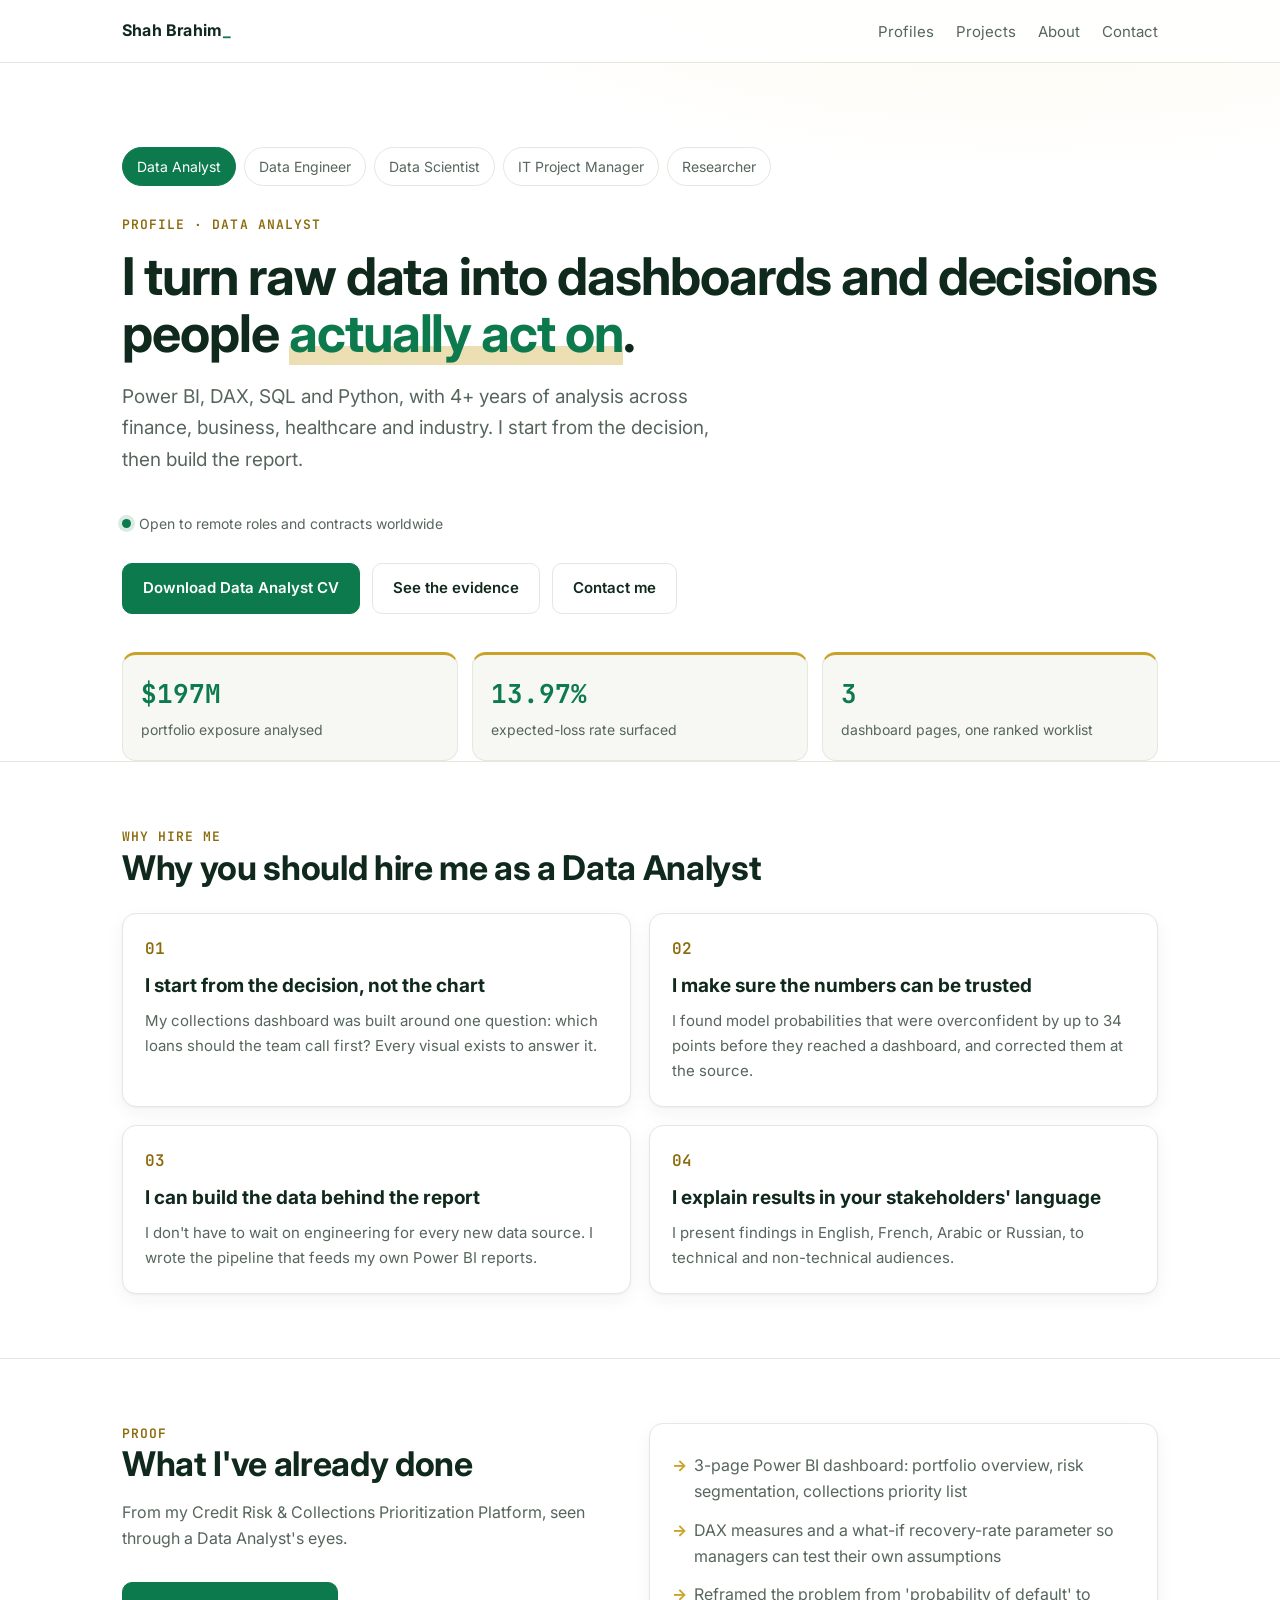
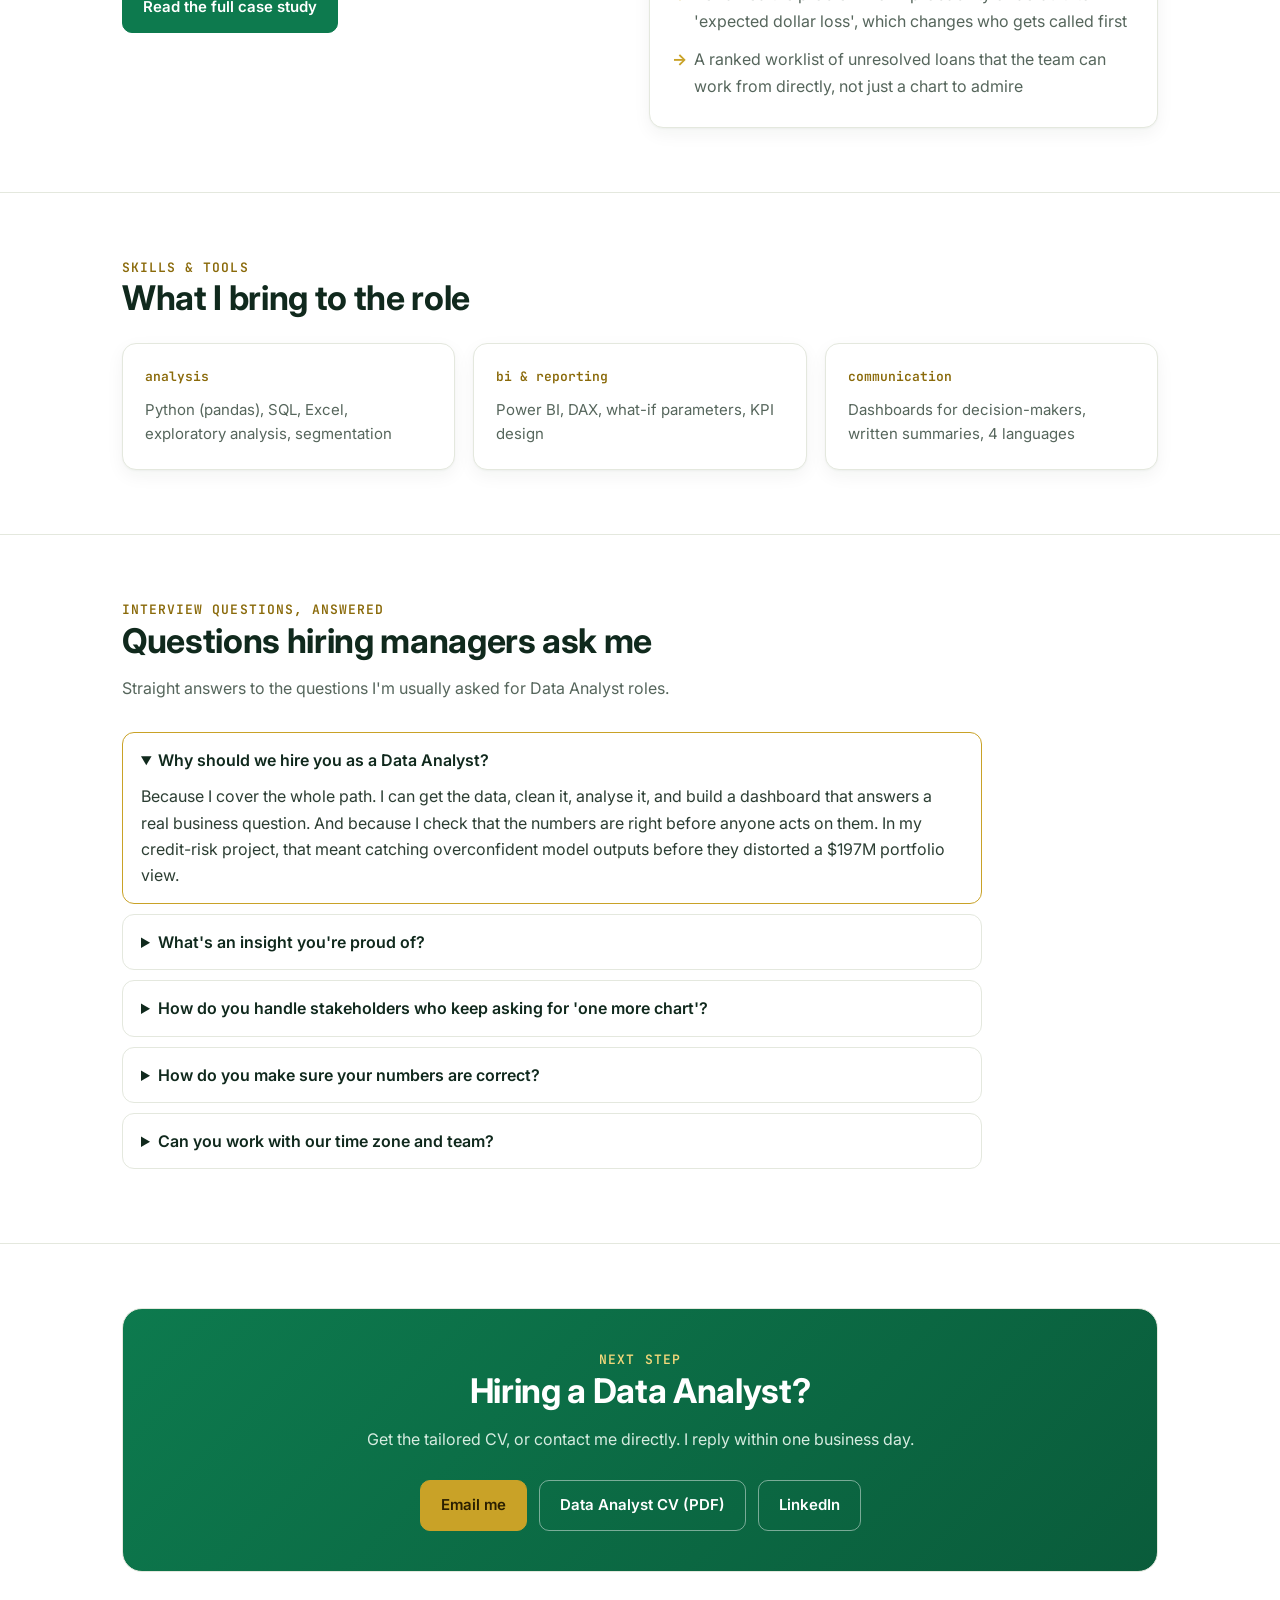
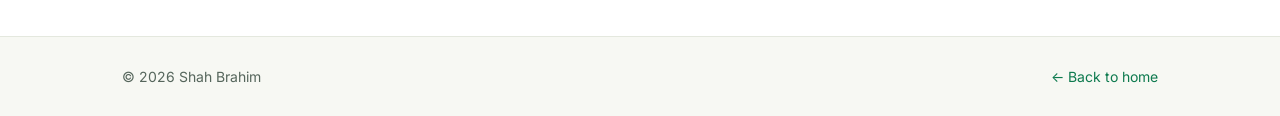
==== data-analyst/index.html @ 32bbb5b6 "Add files via upload" ====
<!DOCTYPE html>
<html lang="en">
<head>
<meta charset="utf-8">
<meta name="viewport" content="width=device-width,initial-scale=1">
<title>Shah Brahim — Data Analyst</title>
<link rel="canonical" href="https://shahbrahim.tech/data-analyst/">
<meta name="description" content="Power BI, DAX, SQL and Python, with 4+ years of analysis across finance, business, healthcare and industry. I start from the decision, then build the report.">
<meta property="og:title" content="Shah Brahim — Data Analyst">
<meta property="og:description" content="Power BI, DAX, SQL and Python, with 4+ years of analysis across finance, business, healthcare and industry. I start from the decision, then build the report.">
<meta property="og:image" content="https://shahbrahim.tech/assets/img/overview.png">
<link rel="preconnect" href="https://fonts.googleapis.com"><link rel="preconnect" href="https://fonts.gstatic.com" crossorigin>
<link href="https://fonts.googleapis.com/css2?family=Inter:wght@400;600;700&family=JetBrains+Mono:wght@400;600&display=swap" rel="stylesheet">
<link rel="stylesheet" href="../assets/style.css">
</head>
<body>
<header class="nav"><div class="wrap">
  <a class="brand" href="../index.html">Shah Brahim<span>_</span></a>
  <nav><ul>
    <li><a href="../index.html#profiles">Profiles</a></li>
    <li><a href="../index.html#work">Projects</a></li>
    <li class="hide-sm"><a href="../index.html#about">About</a></li>
    <li><a href="../index.html#contact">Contact</a></li>
  </ul></nav>
</div></header>
<main><div class="wrap">
<div class="hero" style="padding-bottom:30px">
  <div class="pills"><a class="pill on" href="../data-analyst/">Data Analyst</a><a class="pill" href="../data-engineer/">Data Engineer</a><a class="pill" href="../data-scientist/">Data Scientist</a><a class="pill" href="../it-project-manager/">IT Project Manager</a><a class="pill" href="../researcher/">Researcher</a></div>
  <div class="eyebrow" style="margin-top:28px">Profile · Data Analyst</div>
  <h1>I turn raw data into dashboards and decisions people <em>actually act on</em>.</h1>
  <p class="lead">Power BI, DAX, SQL and Python, with 4+ years of analysis across finance, business, healthcare and industry. I start from the decision, then build the report.</p>
  <div class="avail"><span class="dot"></span>Open to remote roles and contracts worldwide</div>
  <div class="btns">
    <a class="btn primary" href="../assets/cv/Shah-Brahim-CV-data-analyst.pdf" target="_blank">Download Data Analyst CV</a>
    <a class="btn" href="../projects/credit-risk.html">See the evidence</a>
    <a class="btn" href="../index.html#contact">Contact me</a>
  </div>
</div>
<div class="stats" style="grid-template-columns:repeat(3,1fr)"><div class="stat"><b>$197M</b><span>portfolio exposure analysed</span></div><div class="stat"><b>13.97%</b><span>expected-loss rate surfaced</span></div><div class="stat"><b>3</b><span>dashboard pages, one ranked worklist</span></div></div>
</div>

<section><div class="wrap">
  <div class="eyebrow">Why hire me</div>
  <h2>Why you should hire me as a Data Analyst</h2>
  <div class="grid2" style="margin-top:24px"><div class="card why"><span class="num">01</span><h3>I start from the decision, not the chart</h3><p>My collections dashboard was built around one question: which loans should the team call first? Every visual exists to answer it.</p></div><div class="card why"><span class="num">02</span><h3>I make sure the numbers can be trusted</h3><p>I found model probabilities that were overconfident by up to 34 points before they reached a dashboard, and corrected them at the source.</p></div><div class="card why"><span class="num">03</span><h3>I can build the data behind the report</h3><p>I don't have to wait on engineering for every new data source. I wrote the pipeline that feeds my own Power BI reports.</p></div><div class="card why"><span class="num">04</span><h3>I explain results in your stakeholders' language</h3><p>I present findings in English, French, Arabic or Russian, to technical and non-technical audiences.</p></div></div>
</div></section>

<section><div class="wrap grid2" style="align-items:start">
  <div>
    <div class="eyebrow">Proof</div>
    <h2>What I've already done</h2>
    <p class="sub">From my Credit Risk &amp; Collections Prioritization Platform, seen through a Data Analyst's eyes.</p>
    <a class="btn primary" href="../projects/credit-risk.html">Read the full case study</a>
  </div>
  <div class="card"><ul class="clean"><li>3-page Power BI dashboard: portfolio overview, risk segmentation, collections priority list</li><li>DAX measures and a what-if recovery-rate parameter so managers can test their own assumptions</li><li>Reframed the problem from 'probability of default' to 'expected dollar loss', which changes who gets called first</li><li>A ranked worklist of unresolved loans that the team can work from directly, not just a chart to admire</li></ul></div>
</div></section>

<section><div class="wrap">
  <div class="eyebrow">Skills &amp; tools</div>
  <h2>What I bring to the role</h2>
  <div class="grid3" style="margin-top:24px"><div class="card"><span class="icon">analysis</span><p>Python (pandas), SQL, Excel, exploratory analysis, segmentation</p></div><div class="card"><span class="icon">bi & reporting</span><p>Power BI, DAX, what-if parameters, KPI design</p></div><div class="card"><span class="icon">communication</span><p>Dashboards for decision-makers, written summaries, 4 languages</p></div></div>
</div></section>

<section><div class="wrap">
  <div class="eyebrow">Interview questions, answered</div>
  <h2>Questions hiring managers ask me</h2>
  <p class="sub">Straight answers to the questions I'm usually asked for Data Analyst roles.</p>
  <div class="prose" style="max-width:860px"><details open><summary>Why should we hire you as a Data Analyst?</summary><p>Because I cover the whole path. I can get the data, clean it, analyse it, and build a dashboard that answers a real business question. And because I check that the numbers are right before anyone acts on them. In my credit-risk project, that meant catching overconfident model outputs before they distorted a $197M portfolio view.</p></details><details><summary>What's an insight you're proud of?</summary><p>That ranking loans by risk alone sends a collections team to the wrong place. A 30% risk on a $2,000 loan matters less than a 15% risk on a $35,000 loan. Ranking by expected dollar loss instead changed the whole priority list.</p></details><details><summary>How do you handle stakeholders who keep asking for 'one more chart'?</summary><p>I go back to the decision the report supports and agree the KPIs up front. If a new chart doesn't help that decision, it goes into a backlog rather than cluttering the main view.</p></details><details><summary>How do you make sure your numbers are correct?</summary><p>I reconcile totals against the source, sanity-check extremes, and look for results that are too good to be true. Calibration analysis is one example: it showed my model's probabilities couldn't be taken at face value.</p></details><details><summary>Can you work with our time zone and team?</summary><p>Yes. I work remotely, with hours that overlap Europe, the Gulf and US East, and I communicate fluently in English, French, Arabic and Russian.</p></details></div>
</div></section>

<section><div class="wrap"><div class="contact">
  <div class="eyebrow">Next step</div>
  <h2>Hiring a Data Analyst?</h2>
  <p class="sub" style="margin:0 auto 6px">Get the tailored CV, or contact me directly. I reply within one business day.</p>
  <div class="btns">
    <a class="btn gold" href="mailto:YOUR_EMAIL">Email me</a>
    <a class="btn" href="../assets/cv/Shah-Brahim-CV-data-analyst.pdf" target="_blank">Data Analyst CV (PDF)</a>
    <a class="btn" href="LINKEDIN_URL" target="_blank" rel="noopener">LinkedIn</a>
  </div>
</div></div></section>
</main>
<footer><div class="wrap"><span>© 2026 Shah Brahim</span><a href="../index.html">← Back to home</a></div></footer>
</body>
</html>
---- assets/style.css ----
:root{
  --bg:#ffffff; --bg2:#f7f8f3; --card:#ffffff; --line:#e4e8de;
  --text:#10291d; --muted:#56665c; --accent:#0d7a4e; --accent2:#c9a227; --gold-ink:#8a6a0a; --green-soft:#e9f5ee; --gold-soft:#fbf5e2;
  --radius:14px; --max:1080px;
  --sans:"Inter",system-ui,-apple-system,Segoe UI,Roboto,Arial,sans-serif;
  --mono:"JetBrains Mono",ui-monospace,Consolas,monospace;
}
*{box-sizing:border-box}
html{scroll-behavior:smooth}
body{margin:0;background:var(--bg);color:var(--text);font:16px/1.65 var(--sans);-webkit-font-smoothing:antialiased}
a{color:var(--accent);text-decoration:none}
a:hover{text-decoration:underline}
img{max-width:100%;display:block}
.wrap{max-width:var(--max);margin:0 auto;padding:0 22px}

/* nav */
header.nav{position:sticky;top:0;z-index:10;background:rgba(255,255,255,.88);backdrop-filter:blur(10px);border-bottom:1px solid var(--line)}
header.nav .wrap{display:flex;align-items:center;justify-content:space-between;height:62px}
.brand{font-weight:700;color:var(--text);letter-spacing:.2px}
.brand span{color:var(--accent);font-family:var(--mono)}
nav ul{list-style:none;display:flex;gap:22px;margin:0;padding:0}
nav a{color:var(--muted);font-size:15px}
nav a:hover{color:var(--text);text-decoration:none}

/* hero */
.hero{padding:84px 0 56px}
.hero-grid{display:grid;grid-template-columns:1.6fr 1fr;gap:48px;align-items:center}
.eyebrow{font-family:var(--mono);font-size:13px;color:var(--gold-ink);font-weight:600;letter-spacing:.08em;text-transform:uppercase}
h1{font-size:clamp(34px,5vw,52px);line-height:1.1;margin:12px 0 18px;letter-spacing:-.02em}
h2{font-size:clamp(26px,3.2vw,34px);line-height:1.2;margin:0 0 14px;letter-spacing:-.01em}
h3{font-size:19px;margin:0 0 8px}
.lead{font-size:19px;color:var(--muted);max-width:620px}
.avail{display:inline-flex;align-items:center;gap:8px;margin-top:18px;font-size:14px;color:var(--muted)}
.dot{width:9px;height:9px;border-radius:50%;background:var(--accent);box-shadow:0 0 0 4px rgba(13,122,78,.15)}
.btns{display:flex;gap:12px;flex-wrap:wrap;margin-top:28px}
.btn{display:inline-block;padding:12px 20px;border-radius:10px;font-weight:600;font-size:15px;border:1px solid var(--line);color:var(--text)}
.btn:hover{text-decoration:none;border-color:var(--accent2)}
.btn.primary{background:var(--accent);color:#fff;border-color:var(--accent)}
.btn.gold{background:var(--accent2);color:#2a1f00;border-color:var(--accent2)}
.btn.primary:hover{filter:brightness(1.08)}
.photo{aspect-ratio:1;border-radius:22px;border:1px solid var(--line);background:linear-gradient(135deg,var(--green-soft),var(--gold-soft));display:flex;align-items:center;justify-content:center;overflow:hidden}
.photo img{width:100%;height:100%;object-fit:cover}
.photo .initials{font-family:var(--mono);font-size:72px;color:var(--accent);font-weight:600}

/* stats */
.stats{display:grid;grid-template-columns:repeat(4,1fr);gap:14px;margin-top:8px}
.stat{background:var(--bg2);border-top:3px solid var(--accent2)!important;border:1px solid var(--line);border-radius:var(--radius);padding:18px}
.stat b{display:block;font-family:var(--mono);font-size:26px;color:var(--text)}
.stat span{font-size:14px;color:var(--muted)}

section{padding:64px 0;border-top:1px solid var(--line)}
.sub{color:var(--muted);max-width:680px;margin:0 0 30px}

/* cards */
.grid2{display:grid;grid-template-columns:repeat(2,1fr);gap:18px}
.grid3{display:grid;grid-template-columns:repeat(3,1fr);gap:18px}
.grid4{display:grid;grid-template-columns:repeat(4,1fr);gap:16px}
.card{background:var(--card);border:1px solid var(--line);border-radius:var(--radius);padding:22px;box-shadow:0 1px 2px rgba(16,41,29,.04),0 6px 18px rgba(16,41,29,.05)}
.card p{color:var(--muted);margin:0;font-size:15px}
.icon{font-family:var(--mono);color:var(--gold-ink);font-weight:600;font-size:13px;margin-bottom:10px;display:block}

.project{display:grid;grid-template-columns:1.1fr 1fr;gap:0;background:var(--card);box-shadow:0 10px 30px rgba(16,41,29,.08);border:1px solid var(--line);border-radius:18px;overflow:hidden}
.project .shot{background:var(--green-soft);padding:18px;display:flex;align-items:center}
.project .shot img{border-radius:10px;border:1px solid var(--line)}
.project .body{padding:30px}
.tags{display:flex;flex-wrap:wrap;gap:8px;margin:14px 0 18px}
.tag{font-family:var(--mono);font-size:12px;color:var(--muted);border:1px solid var(--line);border-radius:999px;padding:4px 10px}
.kpis{display:grid;grid-template-columns:repeat(3,1fr);gap:10px;margin:16px 0 22px}
.kpis div{background:var(--bg2);border:1px solid var(--line);border-radius:10px;padding:10px 12px}
.kpis b{font-family:var(--mono);font-size:18px;display:block}
.kpis span{font-size:12px;color:var(--muted)}

ul.clean{list-style:none;padding:0;margin:0}
ul.clean li{padding:6px 0 6px 22px;position:relative;color:var(--muted)}
ul.clean li::before{content:"→";position:absolute;left:0;color:var(--accent2);font-weight:700}

.timeline{border-left:2px solid var(--line);padding-left:22px;margin:0}
.timeline .item{position:relative;margin-bottom:22px}
.timeline .item::before{content:"";position:absolute;left:-29px;top:7px;width:12px;height:12px;border-radius:50%;background:var(--accent2);border:2px solid #fff;box-shadow:0 0 0 2px var(--accent2)}
.timeline .when{font-family:var(--mono);font-size:13px;color:var(--accent);font-weight:600}
.timeline p{margin:2px 0 0;color:var(--muted)}

.contact{background:linear-gradient(135deg,#0d7a4e,#0a5c3b);color:#fff;border:1px solid var(--line);border-radius:20px;padding:40px;text-align:center}
.contact .btns{justify-content:center}

footer{border-top:1px solid var(--line);padding:28px 0;color:var(--muted);font-size:14px}
footer .wrap{display:flex;justify-content:space-between;gap:16px;flex-wrap:wrap}

/* case study */
.cs-hero{padding:64px 0 40px}
.back{font-size:14px;color:var(--muted)}
.tldr{display:grid;grid-template-columns:repeat(4,1fr);gap:14px;margin:30px 0}
.prose{max-width:760px}
.prose p{color:#2c3e33}
.prose h2{margin-top:8px}
figure{margin:24px 0}
figure img{border-radius:12px;border:1px solid var(--line)}
figcaption{font-size:14px;color:var(--muted);margin-top:8px}
.mermaid{background:var(--bg2);border-radius:14px;padding:20px;overflow-x:auto}
table{width:100%;border-collapse:collapse;font-size:15px}
th,td{text-align:left;padding:11px 12px;border-bottom:1px solid var(--line)}
th{color:var(--muted);font-weight:600;font-size:13px;text-transform:uppercase;letter-spacing:.05em}
td.num{font-family:var(--mono)}
pre{background:#10291d;border:1px solid #10291d;border-radius:12px;padding:16px;overflow-x:auto;font:13px/1.55 var(--mono);color:#e8f3ec}
.callout{border-left:4px solid var(--accent2);background:var(--gold-soft);padding:14px 18px;border-radius:0 10px 10px 0;color:#3d3210}
.phase{display:grid;grid-template-columns:90px 1fr;gap:16px;padding:14px 0;border-bottom:1px solid var(--line)}
.phase .n{font-family:var(--mono);color:var(--gold-ink);font-size:14px;font-weight:600}
.phase p{margin:0;color:var(--muted)}
details{background:var(--card);border:1px solid var(--line);border-radius:12px;padding:14px 18px;margin-bottom:10px}
summary{cursor:pointer;font-weight:600}
details p{color:var(--muted);margin:10px 0 0}

@media (max-width:860px){
  nav ul{gap:14px}
  nav a{font-size:14px;white-space:nowrap}
  .brand{white-space:nowrap}
  nav li.hide-sm{display:none}
  .hero{padding:48px 0 36px}
  .hero-grid,.project,.grid2,.grid3{grid-template-columns:1fr}
  .photo{max-width:130px;order:-1}
  .photo .initials{font-size:44px}
  .stats,.grid4,.tldr{grid-template-columns:repeat(2,1fr)}
  .contact{padding:28px 20px}
  .phase{grid-template-columns:1fr;gap:4px}
}

/* light theme extras */
body{background:radial-gradient(1100px 520px at 80% -5%,var(--gold-soft),transparent 65%) no-repeat,var(--bg)}
h1 em{font-style:normal;color:var(--accent);background:linear-gradient(transparent 70%,rgba(201,162,39,.35) 70%)}
.contact h2{color:#fff}
.contact .eyebrow{color:#f1d77a}
.contact .sub{color:#d6ece0}
.contact .btn{color:#fff;border-color:rgba(255,255,255,.45)}
.contact .btn.gold{color:#2a1f00;border-color:var(--accent2)}
.contact .btn:hover{border-color:var(--accent2)}
.kpis b,.stat b{color:var(--accent)}
.tag{background:var(--bg2)}
footer{background:var(--bg2)}
table tr:hover td{background:var(--bg2)}

/* profiles */
.profiles{display:grid;grid-template-columns:repeat(5,1fr);gap:14px}
.profile-card{display:flex;flex-direction:column;color:var(--text);transition:transform .15s,border-color .15s}
.profile-card:hover{text-decoration:none;transform:translateY(-3px);border-color:var(--accent2)}
.profile-card p{flex:1}
.profile-card .go{margin-top:14px;font-weight:600;color:var(--accent);font-size:14px}
.pills{display:flex;flex-wrap:wrap;gap:8px}
.pill{font-size:14px;padding:7px 14px;border-radius:999px;border:1px solid var(--line);color:var(--muted);background:#fff}
.pill:hover{text-decoration:none;border-color:var(--accent2);color:var(--text)}
.pill.on{background:var(--accent);border-color:var(--accent);color:#fff}
.why .num{font-family:var(--mono);font-weight:600;color:var(--gold-ink);display:block;margin-bottom:8px}
details summary{color:var(--text)}
details[open]{border-color:var(--accent2)}
@media (max-width:1000px){.profiles{grid-template-columns:repeat(2,1fr)}}
@media (max-width:560px){.profiles{grid-template-columns:1fr}.stats{grid-template-columns:1fr!important}}
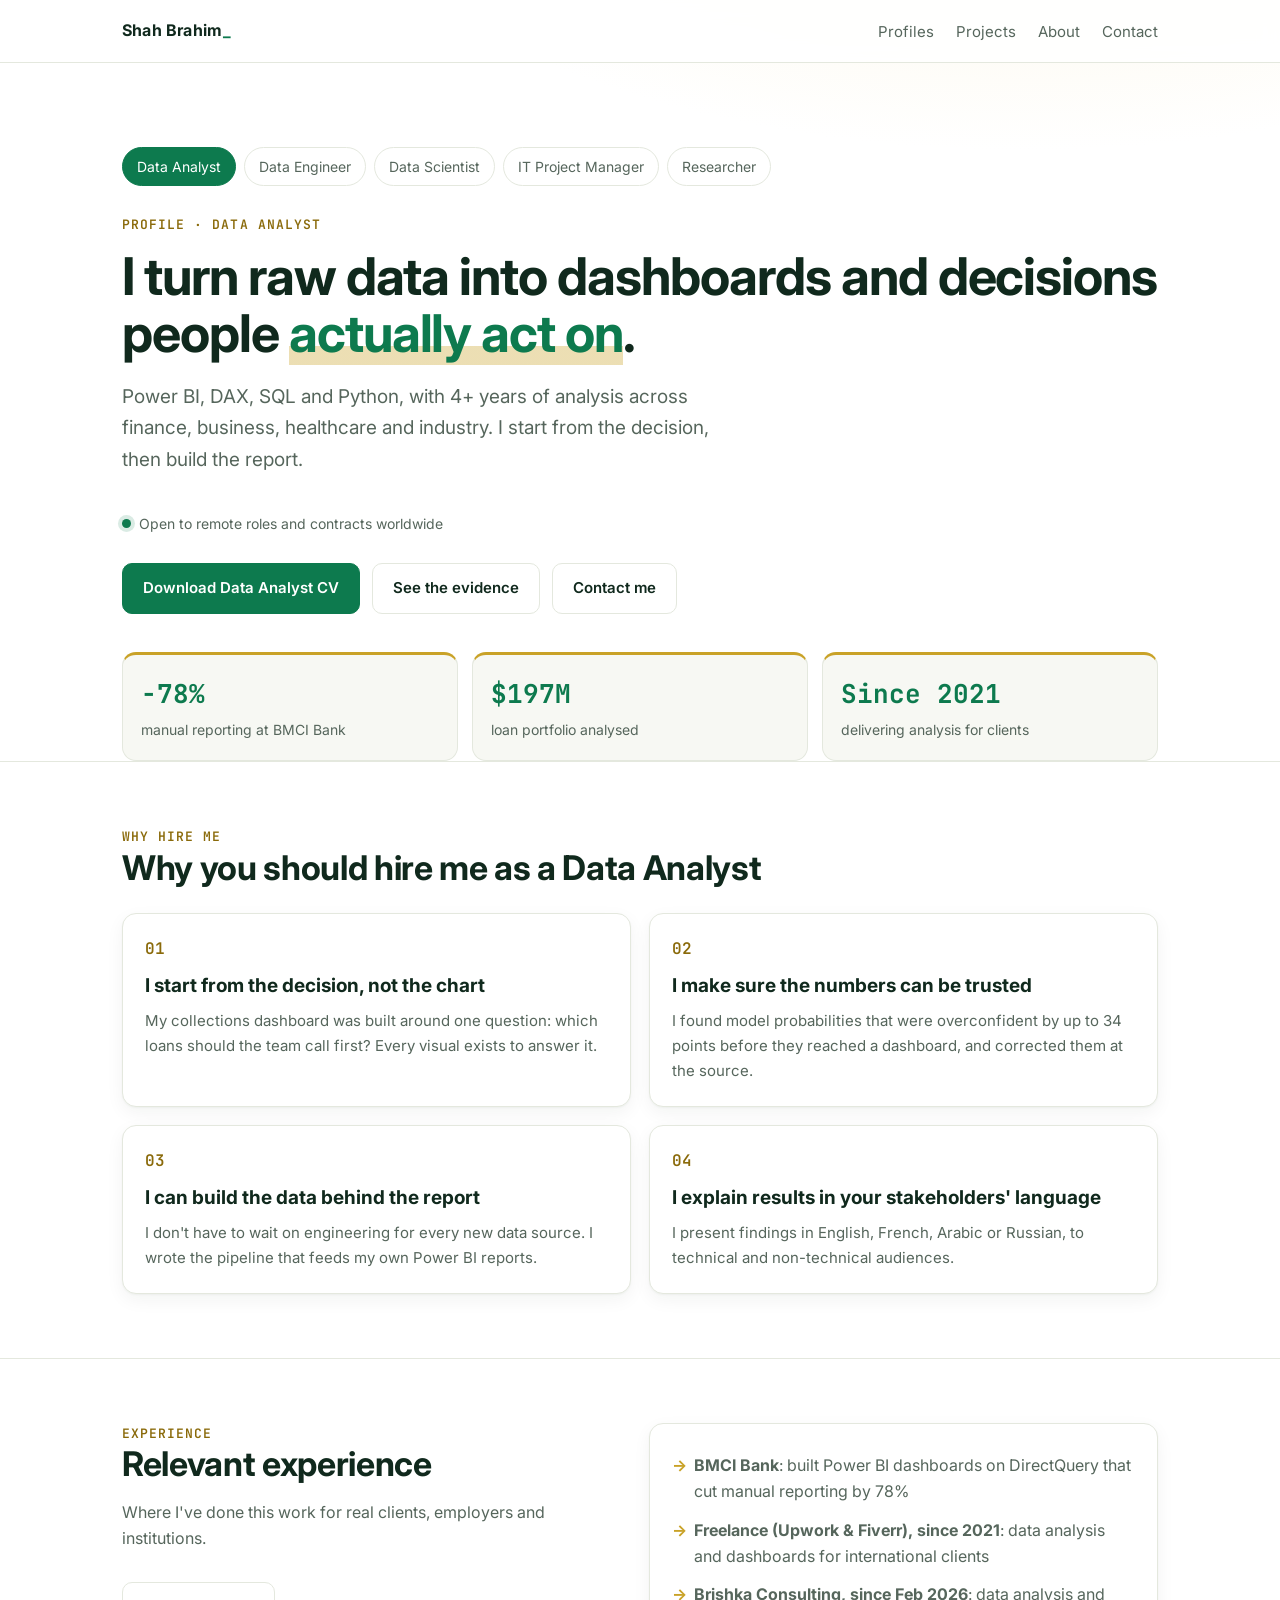
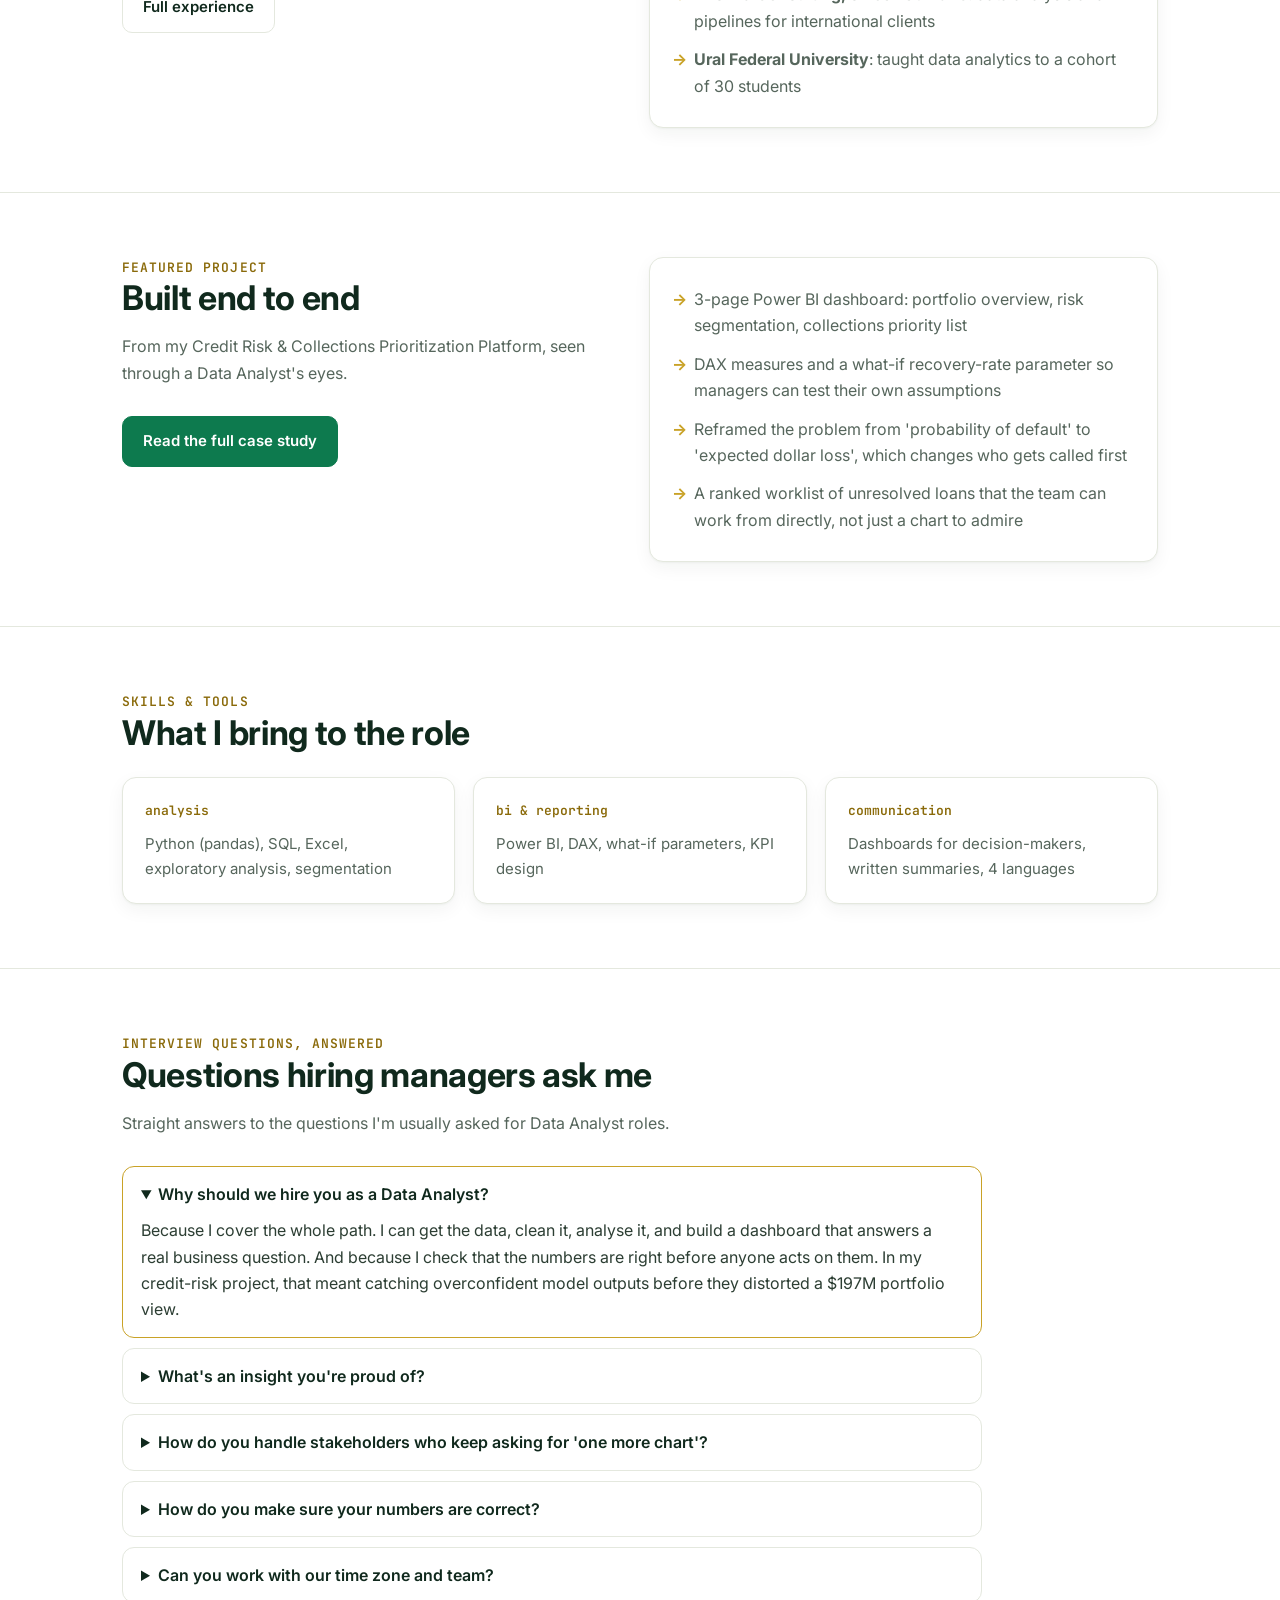
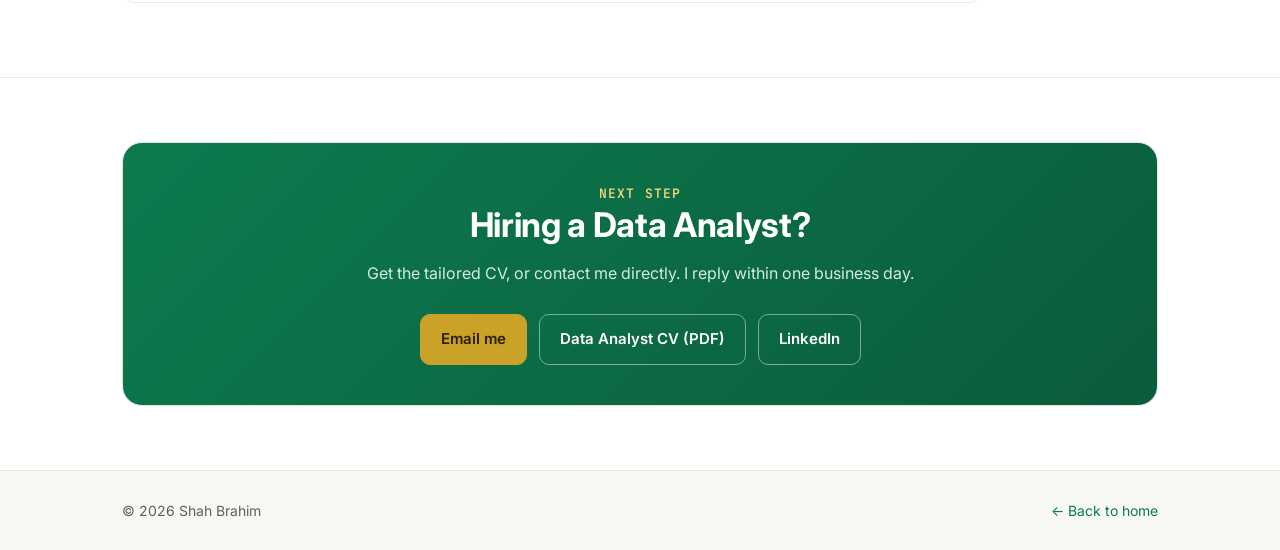
==== commit 0d013c75: "Add files via upload" ====
--- a/data-analyst/index.html
+++ b/data-analyst/index.html
@@ -36,7 +36,7 @@
     <a class="btn" href="../index.html#contact">Contact me</a>
   </div>
 </div>
-<div class="stats" style="grid-template-columns:repeat(3,1fr)"><div class="stat"><b>$197M</b><span>portfolio exposure analysed</span></div><div class="stat"><b>13.97%</b><span>expected-loss rate surfaced</span></div><div class="stat"><b>3</b><span>dashboard pages, one ranked worklist</span></div></div>
+<div class="stats" style="grid-template-columns:repeat(3,1fr)"><div class="stat"><b>−78%</b><span>manual reporting at BMCI Bank</span></div><div class="stat"><b>$197M</b><span>loan portfolio analysed</span></div><div class="stat"><b>Since 2021</b><span>delivering analysis for clients</span></div></div>
 </div>
 
 <section><div class="wrap">
@@ -47,8 +47,18 @@
 
 <section><div class="wrap grid2" style="align-items:start">
   <div>
-    <div class="eyebrow">Proof</div>
-    <h2>What I've already done</h2>
+    <div class="eyebrow">Experience</div>
+    <h2>Relevant experience</h2>
+    <p class="sub">Where I've done this work for real clients, employers and institutions.</p>
+    <a class="btn" href="../index.html#experience">Full experience</a>
+  </div>
+  <div class="card"><ul class="clean"><li><b>BMCI Bank</b>: built Power BI dashboards on DirectQuery that cut manual reporting by 78%</li><li><b>Freelance (Upwork &amp; Fiverr), since 2021</b>: data analysis and dashboards for international clients</li><li><b>Brishka Consulting, since Feb 2026</b>: data analysis and pipelines for international clients</li><li><b>Ural Federal University</b>: taught data analytics to a cohort of 30 students</li></ul></div>
+</div></section>
+
+<section><div class="wrap grid2" style="align-items:start">
+  <div>
+    <div class="eyebrow">Featured project</div>
+    <h2>Built end to end</h2>
     <p class="sub">From my Credit Risk &amp; Collections Prioritization Platform, seen through a Data Analyst's eyes.</p>
     <a class="btn primary" href="../projects/credit-risk.html">Read the full case study</a>
   </div>
--- a/assets/style.css
+++ b/assets/style.css
@@ -153,3 +153,24 @@
 details[open]{border-color:var(--accent2)}
 @media (max-width:1000px){.profiles{grid-template-columns:repeat(2,1fr)}}
 @media (max-width:560px){.profiles{grid-template-columns:1fr}.stats{grid-template-columns:1fr!important}}
+
+/* experience & credentials */
+.jobs{display:grid;gap:14px}
+.job{display:grid;grid-template-columns:72px 1fr;gap:18px;align-items:start;background:#fff;border:1px solid var(--line);border-radius:var(--radius);padding:20px;box-shadow:0 1px 2px rgba(16,41,29,.04),0 6px 18px rgba(16,41,29,.05)}
+.job h3{margin:2px 0 6px}
+.job .org{color:var(--accent)}
+.job .when,.cred .when{font-family:var(--mono);font-size:13px;color:var(--gold-ink);font-weight:600}
+.job ul.clean li{padding:3px 0 3px 22px}
+.logo{width:72px;height:72px;border-radius:14px;border:1px solid var(--line);background:#fff;display:flex;align-items:center;justify-content:center;overflow:hidden;padding:8px}
+.logo img{max-width:100%;max-height:100%;object-fit:contain}
+.logo .mono{display:none;font-family:var(--mono);font-weight:700;color:var(--accent);font-size:14px;text-align:center}
+.logo.nologo{background:linear-gradient(135deg,var(--green-soft),var(--gold-soft))}
+.logo.nologo .mono{display:block}
+.creds{display:grid;gap:12px;margin-top:20px}
+.cred{display:grid;grid-template-columns:72px 1fr;gap:16px;align-items:center;background:#fff;border:1px solid var(--line);border-radius:var(--radius);padding:14px 16px}
+.cred h3{font-size:16px;margin:0 0 2px}
+.cred p{margin:0;color:var(--muted);font-size:14px}
+@media (max-width:860px){.job,.cred{grid-template-columns:56px 1fr}.logo{width:56px;height:56px}}
+
+.logo.duo{flex-direction:column;gap:6px;padding:10px}
+.logo.duo img{max-height:26px}
